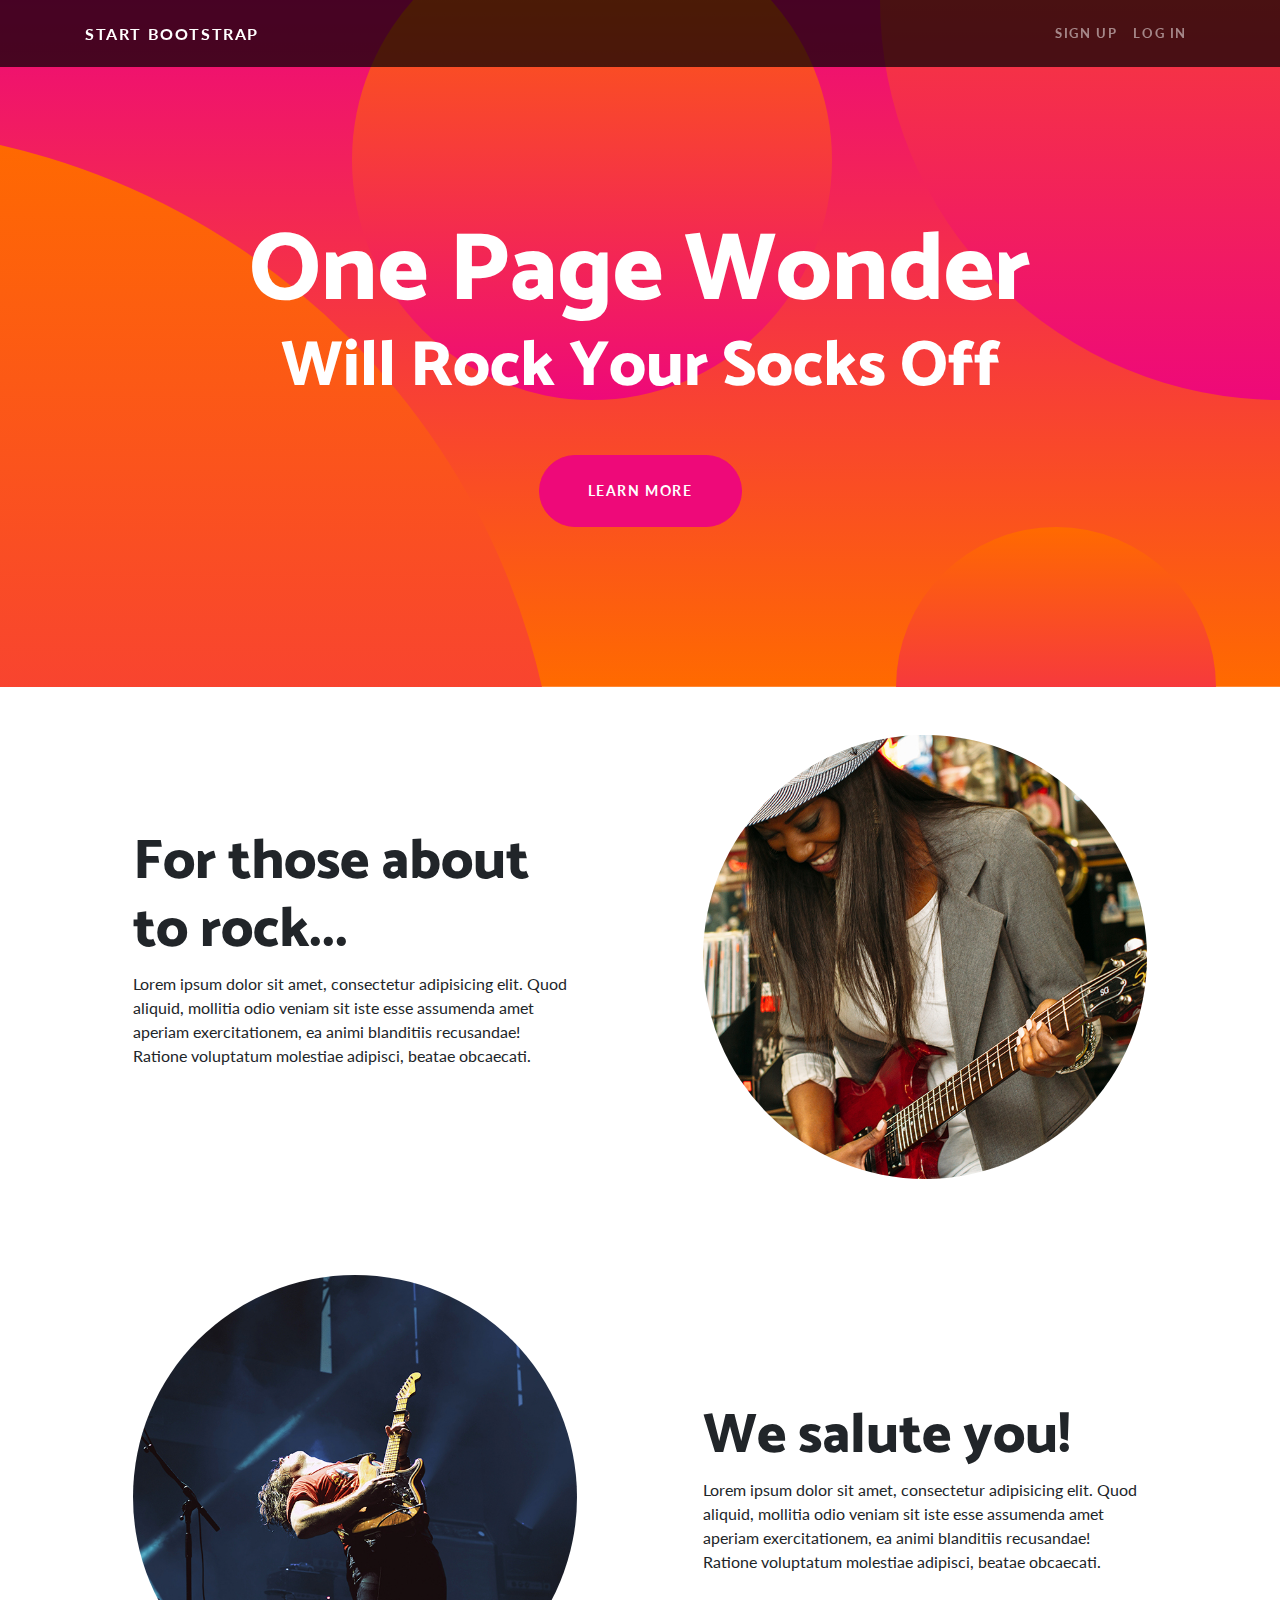
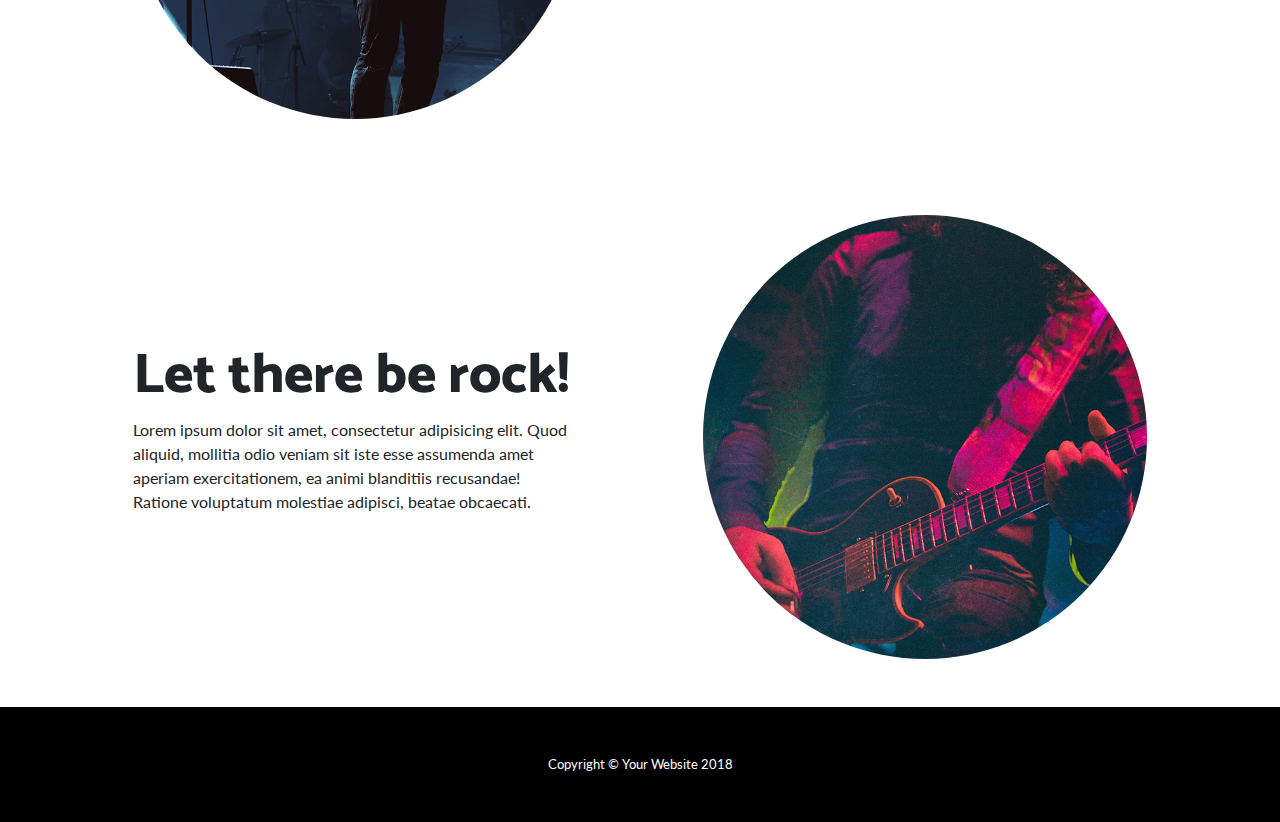
==== index.html @ 66ce71dd "Add files via upload" ====
<!DOCTYPE html>
<html lang="en">

  <head>

    <meta charset="utf-8">
    <meta name="viewport" content="width=device-width, initial-scale=1, shrink-to-fit=no">
    <meta name="description" content="">
    <meta name="author" content="">

    <title>One Page Wonder - Start Bootstrap Template</title>

    <!-- Bootstrap core CSS -->
    <link href="vendor/bootstrap/css/bootstrap.min.css" rel="stylesheet">

    <!-- Custom fonts for this template -->
    <link href="https://fonts.googleapis.com/css?family=Catamaran:100,200,300,400,500,600,700,800,900" rel="stylesheet">
    <link href="https://fonts.googleapis.com/css?family=Lato:100,100i,300,300i,400,400i,700,700i,900,900i" rel="stylesheet">

    <!-- Custom styles for this template -->
    <link href="css/one-page-wonder.min.css" rel="stylesheet">

  </head>

  <body>

    <!-- Navigation -->
    <nav class="navbar navbar-expand-lg navbar-dark navbar-custom fixed-top">
      <div class="container">
        <a class="navbar-brand" href="#">Start Bootstrap</a>
        <button class="navbar-toggler" type="button" data-toggle="collapse" data-target="#navbarResponsive" aria-controls="navbarResponsive" aria-expanded="false" aria-label="Toggle navigation">
          <span class="navbar-toggler-icon"></span>
        </button>
        <div class="collapse navbar-collapse" id="navbarResponsive">
          <ul class="navbar-nav ml-auto">
            <li class="nav-item">
              <a class="nav-link" href="#">Sign Up</a>
            </li>
            <li class="nav-item">
              <a class="nav-link" href="#">Log In</a>
            </li>
          </ul>
        </div>
      </div>
    </nav>

    <header class="masthead text-center text-white">
      <div class="masthead-content">
        <div class="container">
          <h1 class="masthead-heading mb-0">One Page Wonder</h1>
          <h2 class="masthead-subheading mb-0">Will Rock Your Socks Off</h2>
          <a href="#" class="btn btn-primary btn-xl rounded-pill mt-5">Learn More</a>
        </div>
      </div>
      <div class="bg-circle-1 bg-circle"></div>
      <div class="bg-circle-2 bg-circle"></div>
      <div class="bg-circle-3 bg-circle"></div>
      <div class="bg-circle-4 bg-circle"></div>
    </header>

    <section>
      <div class="container">
        <div class="row align-items-center">
          <div class="col-lg-6 order-lg-2">
            <div class="p-5">
              <img class="img-fluid rounded-circle" src="img/01.jpg" alt="">
            </div>
          </div>
          <div class="col-lg-6 order-lg-1">
            <div class="p-5">
              <h2 class="display-4">For those about to rock...</h2>
              <p>Lorem ipsum dolor sit amet, consectetur adipisicing elit. Quod aliquid, mollitia odio veniam sit iste esse assumenda amet aperiam exercitationem, ea animi blanditiis recusandae! Ratione voluptatum molestiae adipisci, beatae obcaecati.</p>
            </div>
          </div>
        </div>
      </div>
    </section>

    <section>
      <div class="container">
        <div class="row align-items-center">
          <div class="col-lg-6">
            <div class="p-5">
              <img class="img-fluid rounded-circle" src="img/02.jpg" alt="">
            </div>
          </div>
          <div class="col-lg-6">
            <div class="p-5">
              <h2 class="display-4">We salute you!</h2>
              <p>Lorem ipsum dolor sit amet, consectetur adipisicing elit. Quod aliquid, mollitia odio veniam sit iste esse assumenda amet aperiam exercitationem, ea animi blanditiis recusandae! Ratione voluptatum molestiae adipisci, beatae obcaecati.</p>
            </div>
          </div>
        </div>
      </div>
    </section>

    <section>
      <div class="container">
        <div class="row align-items-center">
          <div class="col-lg-6 order-lg-2">
            <div class="p-5">
              <img class="img-fluid rounded-circle" src="img/03.jpg" alt="">
            </div>
          </div>
          <div class="col-lg-6 order-lg-1">
            <div class="p-5">
              <h2 class="display-4">Let there be rock!</h2>
              <p>Lorem ipsum dolor sit amet, consectetur adipisicing elit. Quod aliquid, mollitia odio veniam sit iste esse assumenda amet aperiam exercitationem, ea animi blanditiis recusandae! Ratione voluptatum molestiae adipisci, beatae obcaecati.</p>
            </div>
          </div>
        </div>
      </div>
    </section>

    <!-- Footer -->
    <footer class="py-5 bg-black">
      <div class="container">
        <p class="m-0 text-center text-white small">Copyright &copy; Your Website 2018</p>
      </div>
      <!-- /.container -->
    </footer>

    <!-- Bootstrap core JavaScript -->
    <script src="vendor/jquery/jquery.min.js"></script>
    <script src="vendor/bootstrap/js/bootstrap.bundle.min.js"></script>

  </body>

</html>
---- css/one-page-wonder.min.css ----
/*!
 * Start Bootstrap - One Page Wonder v5.0.1 (https://startbootstrap.com/template-overviews/one-page-wonder)
 * Copyright 2013-2018 Start Bootstrap
 * Licensed under MIT (https://github.com/BlackrockDigital/startbootstrap-one-page-wonder/blob/master/LICENSE)
 */body{font-family:Lato}h1,h2,h3,h4,h5,h6{font-family:Catamaran;font-weight:800!important}.btn-xl{text-transform:uppercase;padding:1.5rem 3rem;font-size:.9rem;font-weight:700;letter-spacing:.1rem}.bg-black{background-color:#000!important}.rounded-pill{border-radius:5rem}.navbar-custom{padding-top:1rem;padding-bottom:1rem;background-color:rgba(0,0,0,.7)}.navbar-custom .navbar-brand{text-transform:uppercase;font-size:1rem;letter-spacing:.1rem;font-weight:700}.navbar-custom .navbar-nav .nav-item .nav-link{text-transform:uppercase;font-size:.8rem;font-weight:700;letter-spacing:.1rem}header.masthead{position:relative;overflow:hidden;padding-top:calc(7rem + 72px);padding-bottom:7rem;background:-webkit-gradient(linear,left bottom,left top,from(#ff6a00),to(#ee0979));background:linear-gradient(0deg,#ff6a00 0,#ee0979 100%);background-repeat:no-repeat;background-position:center center;background-attachment:scroll;background-size:cover}header.masthead .masthead-content{z-index:1;position:relative}header.masthead .masthead-content .masthead-heading{font-size:4rem}header.masthead .masthead-content .masthead-subheading{font-size:2rem}header.masthead .bg-circle{z-index:0;position:absolute;border-radius:100%;background:-webkit-gradient(linear,left bottom,left top,from(#ee0979),to(#ff6a00));background:linear-gradient(0deg,#ee0979 0,#ff6a00 100%)}header.masthead .bg-circle-1{height:90rem;width:90rem;bottom:-55rem;left:-55rem}header.masthead .bg-circle-2{height:50rem;width:50rem;top:-25rem;right:-25rem}header.masthead .bg-circle-3{height:20rem;width:20rem;bottom:-10rem;right:5%}header.masthead .bg-circle-4{height:30rem;width:30rem;top:-5rem;right:35%}@media (min-width:992px){header.masthead{padding-top:calc(10rem + 55px);padding-bottom:10rem}header.masthead .masthead-content .masthead-heading{font-size:6rem}header.masthead .masthead-content .masthead-subheading{font-size:4rem}}.bg-primary{background-color:#ee0979!important}.btn-primary{background-color:#ee0979;border-color:#ee0979}.btn-primary:active,.btn-primary:focus,.btn-primary:hover{background-color:#bd0760!important;border-color:#bd0760!important}.btn-primary:focus{-webkit-box-shadow:0 0 0 .2rem rgba(238,9,121,.5);box-shadow:0 0 0 .2rem rgba(238,9,121,.5)}.btn-secondary{background-color:#ff6a00;border-color:#ff6a00}.btn-secondary:active,.btn-secondary:focus,.btn-secondary:hover{background-color:#c50!important;border-color:#c50!important}.btn-secondary:focus{-webkit-box-shadow:0 0 0 .2rem rgba(255,106,0,.5);box-shadow:0 0 0 .2rem rgba(255,106,0,.5)}
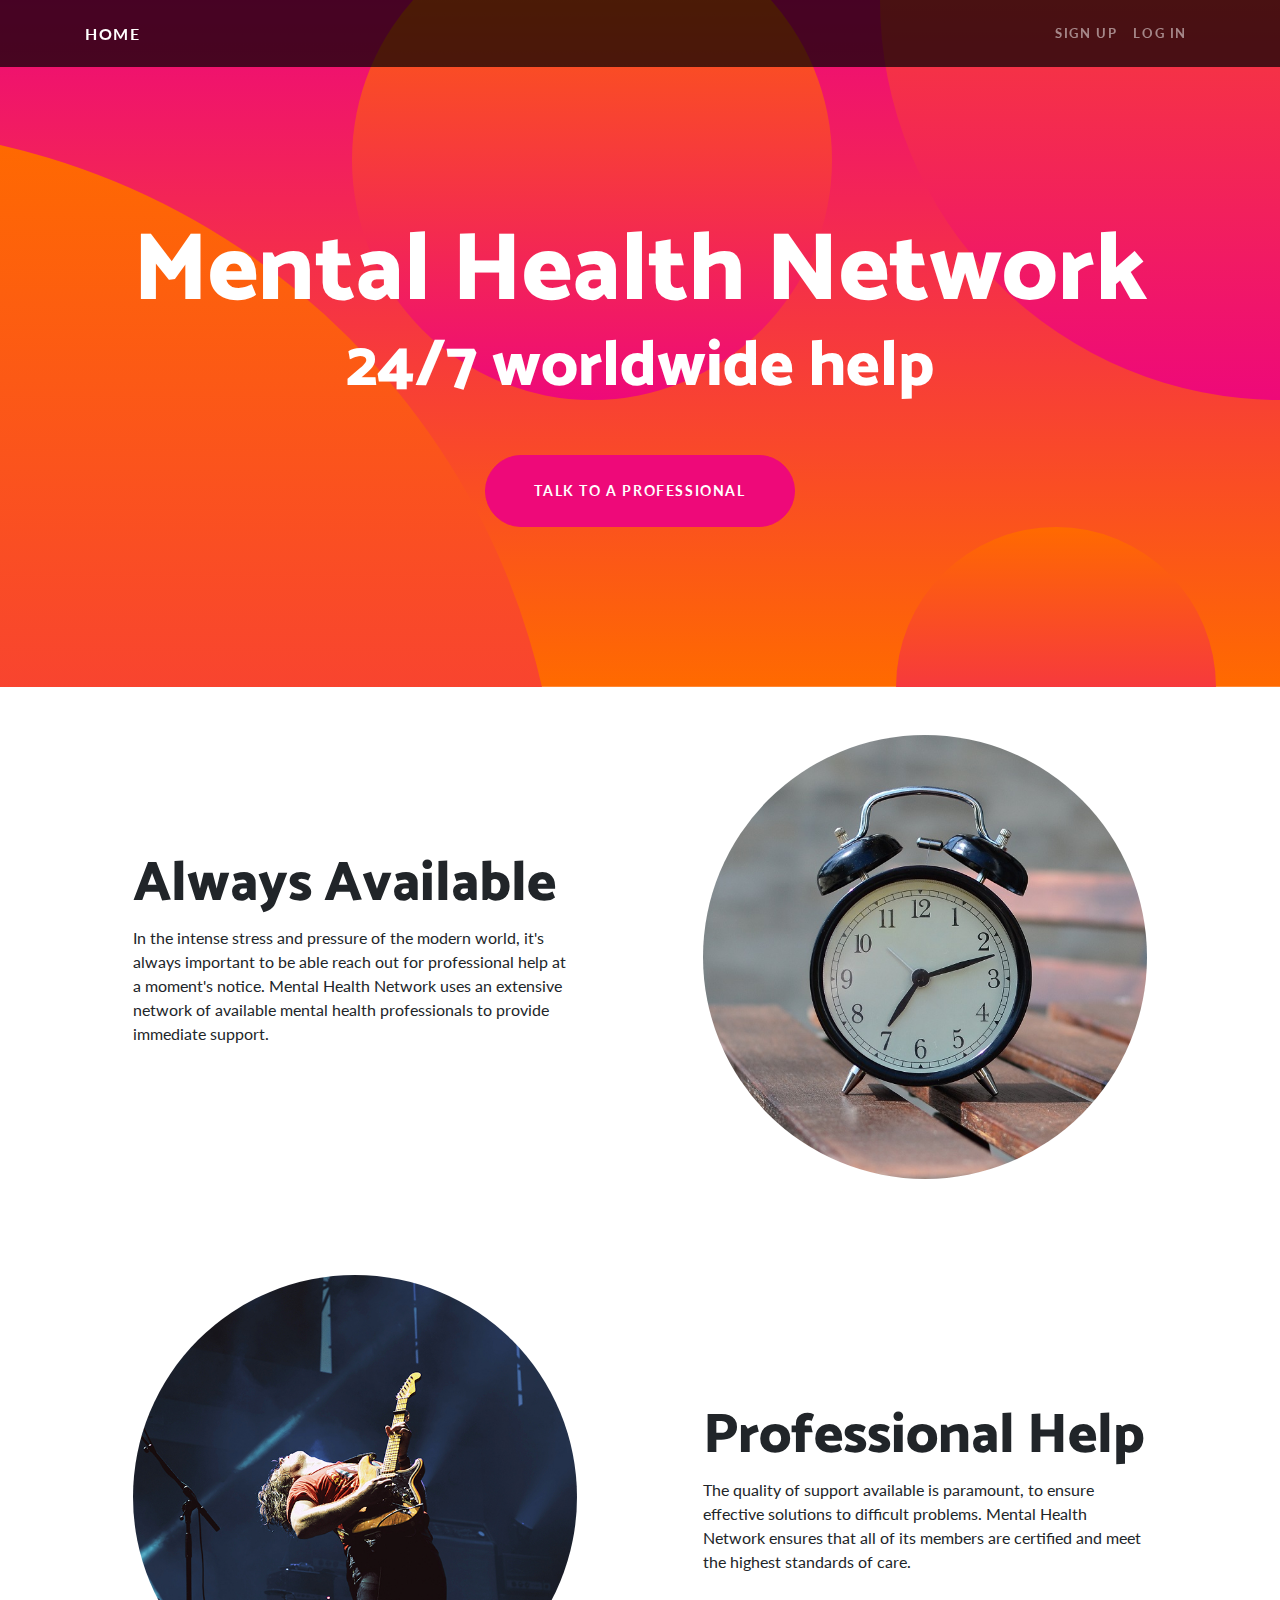
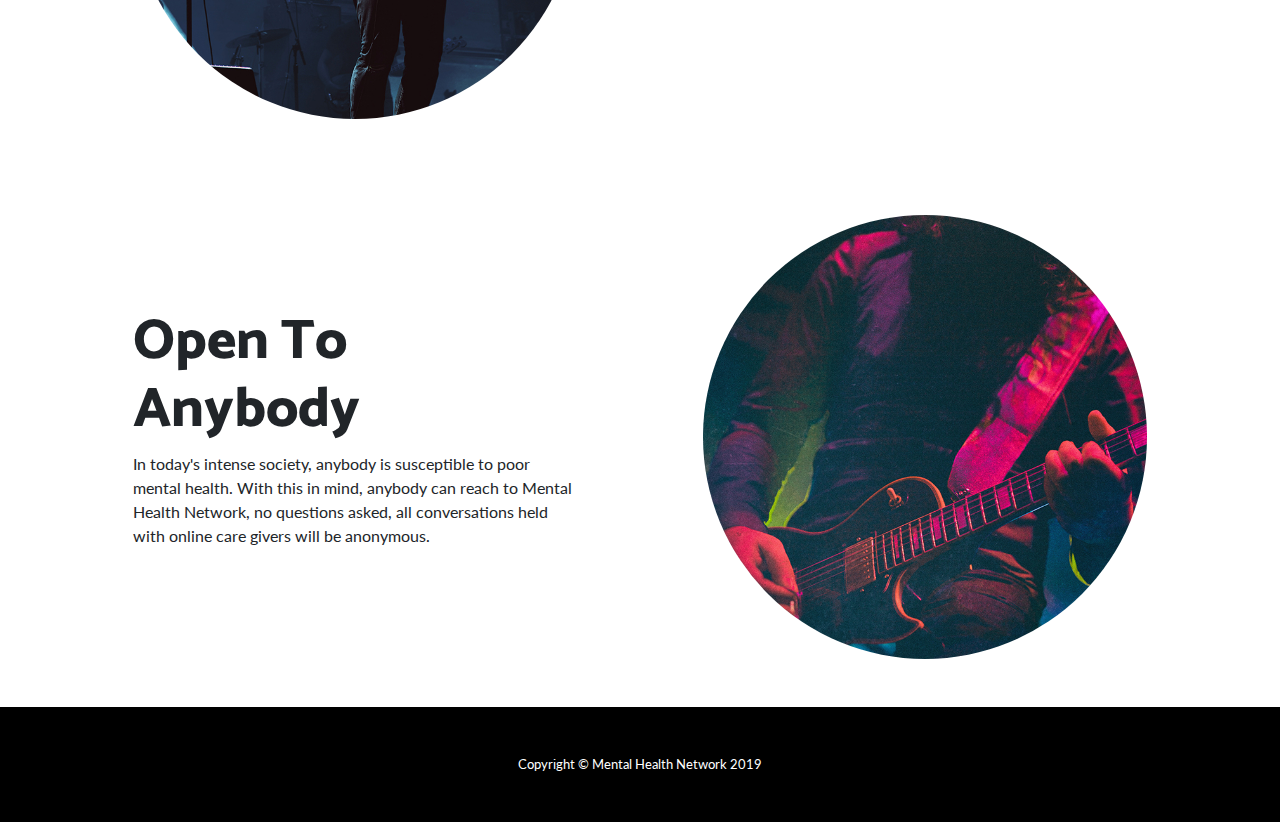
==== commit a3154a09: "Update index.html" ====
--- a/index.html
+++ b/index.html
@@ -8,17 +8,18 @@
     <meta name="description" content="">
     <meta name="author" content="">
 
-    <title>One Page Wonder - Start Bootstrap Template</title>
+    <title>Mental Health Network</title>
+    <link rel="shortcut icon" type="image/x-icon" href="favicon.ico" >
 
     <!-- Bootstrap core CSS -->
-    <link href="vendor/bootstrap/css/bootstrap.min.css" rel="stylesheet">
+    <link href="vendor/bootstrap/css/bootstrap.css" rel="stylesheet">
 
     <!-- Custom fonts for this template -->
     <link href="https://fonts.googleapis.com/css?family=Catamaran:100,200,300,400,500,600,700,800,900" rel="stylesheet">
     <link href="https://fonts.googleapis.com/css?family=Lato:100,100i,300,300i,400,400i,700,700i,900,900i" rel="stylesheet">
 
     <!-- Custom styles for this template -->
-    <link href="css/one-page-wonder.min.css" rel="stylesheet">
+    <link href="css/one-page-wonder.css" rel="stylesheet">
 
   </head>
 
@@ -27,17 +28,18 @@
     <!-- Navigation -->
     <nav class="navbar navbar-expand-lg navbar-dark navbar-custom fixed-top">
       <div class="container">
-        <a class="navbar-brand" href="#">Start Bootstrap</a>
+        <img src="img/transparent-logo.png", alt="", class="logo-img">
+        <a class="navbar-brand" href="#">HOME</a>
         <button class="navbar-toggler" type="button" data-toggle="collapse" data-target="#navbarResponsive" aria-controls="navbarResponsive" aria-expanded="false" aria-label="Toggle navigation">
           <span class="navbar-toggler-icon"></span>
         </button>
         <div class="collapse navbar-collapse" id="navbarResponsive">
           <ul class="navbar-nav ml-auto">
             <li class="nav-item">
-              <a class="nav-link" href="#">Sign Up</a>
+              <a class="nav-link" href="./signup.html">Sign Up</a>
             </li>
             <li class="nav-item">
-              <a class="nav-link" href="#">Log In</a>
+              <a class="nav-link" href="./login.html">Log In</a>
             </li>
           </ul>
         </div>
@@ -47,9 +49,9 @@
     <header class="masthead text-center text-white">
       <div class="masthead-content">
         <div class="container">
-          <h1 class="masthead-heading mb-0">One Page Wonder</h1>
-          <h2 class="masthead-subheading mb-0">Will Rock Your Socks Off</h2>
-          <a href="#" class="btn btn-primary btn-xl rounded-pill mt-5">Learn More</a>
+          <h1 class="masthead-heading mb-0">Mental Health Network</h1>
+          <h2 class="masthead-subheading mb-0">24/7 worldwide help </h2>
+          <a href="#" class="btn btn-primary btn-xl rounded-pill mt-5">Talk to a Professional</a>
         </div>
       </div>
       <div class="bg-circle-1 bg-circle"></div>
@@ -68,8 +70,9 @@
           </div>
           <div class="col-lg-6 order-lg-1">
             <div class="p-5">
-              <h2 class="display-4">For those about to rock...</h2>
-              <p>Lorem ipsum dolor sit amet, consectetur adipisicing elit. Quod aliquid, mollitia odio veniam sit iste esse assumenda amet aperiam exercitationem, ea animi blanditiis recusandae! Ratione voluptatum molestiae adipisci, beatae obcaecati.</p>
+              <h2 class="display-4">Always Available</h2>
+              <p>In the intense stress and pressure of the modern world, it's always important to be able reach out for professional help at a 
+              moment's notice. Mental Health Network uses an extensive network of available mental health professionals to provide immediate support.</p>
             </div>
           </div>
         </div>
@@ -86,8 +89,8 @@
           </div>
           <div class="col-lg-6">
             <div class="p-5">
-              <h2 class="display-4">We salute you!</h2>
-              <p>Lorem ipsum dolor sit amet, consectetur adipisicing elit. Quod aliquid, mollitia odio veniam sit iste esse assumenda amet aperiam exercitationem, ea animi blanditiis recusandae! Ratione voluptatum molestiae adipisci, beatae obcaecati.</p>
+              <h2 class="display-4">Professional Help</h2>
+              <p>The quality of support available is paramount, to ensure effective solutions to difficult problems. Mental Health Network ensures that all of its members are certified and meet the highest standards of care. </p>
             </div>
           </div>
         </div>
@@ -104,8 +107,8 @@
           </div>
           <div class="col-lg-6 order-lg-1">
             <div class="p-5">
-              <h2 class="display-4">Let there be rock!</h2>
-              <p>Lorem ipsum dolor sit amet, consectetur adipisicing elit. Quod aliquid, mollitia odio veniam sit iste esse assumenda amet aperiam exercitationem, ea animi blanditiis recusandae! Ratione voluptatum molestiae adipisci, beatae obcaecati.</p>
+              <h2 class="display-4">Open To Anybody</h2>
+              <p>In today's intense society, anybody is susceptible to poor mental health. With this in mind, anybody can reach to Mental Health Network, no questions asked, all conversations held with online care givers will be anonymous.</p>
             </div>
           </div>
         </div>
@@ -115,7 +118,7 @@
     <!-- Footer -->
     <footer class="py-5 bg-black">
       <div class="container">
-        <p class="m-0 text-center text-white small">Copyright &copy; Your Website 2018</p>
+        <p class="m-0 text-center text-white small">Copyright &copy; Mental Health Network 2019</p>
       </div>
       <!-- /.container -->
     </footer>
@@ -124,6 +127,21 @@
     <script src="vendor/jquery/jquery.min.js"></script>
     <script src="vendor/bootstrap/js/bootstrap.bundle.min.js"></script>
 
+    <!-- Start of LiveChat (www.livechatinc.com) code -->
+    <script type="text/javascript">
+    window.__lc = window.__lc || {};
+    window.__lc.license = 10501212;
+    (function() {
+      var lc = document.createElement('script'); lc.type = 'text/javascript'; lc.async = true;
+      lc.src = ('https:' == document.location.protocol ? 'https://' : 'http://') + 'cdn.livechatinc.com/tracking.js';
+      var s = document.getElementsByTagName('script')[0]; s.parentNode.insertBefore(lc, s);
+    })();
+    </script>
+    <noscript>
+    <a href="https://www.livechatinc.com/chat-with/10501212/" rel="nofollow">Chat with us</a>,
+    powered by <a href="https://www.livechatinc.com/?welcome" rel="noopener nofollow" target="_blank">LiveChat</a>
+    </noscript>
+    <!-- End of LiveChat code -->
   </body>
 
 </html>
--- a/css/one-page-wonder.css
+++ b/css/one-page-wonder.css
@@ -0,0 +1,164 @@
+/*!
+ * Start Bootstrap - One Page Wonder v5.0.1 (https://startbootstrap.com/template-overviews/one-page-wonder)
+ * Copyright 2013-2018 Start Bootstrap
+ * Licensed under MIT (https://github.com/BlackrockDigital/startbootstrap-one-page-wonder/blob/master/LICENSE)
+ */
+
+body {
+  font-family: 'Lato';
+}
+
+h1,
+h2,
+h3,
+h4,
+h5,
+h6 {
+  font-family: 'Catamaran';
+  font-weight: 800 !important;
+}
+
+.btn-xl {
+  text-transform: uppercase;
+  padding: 1.5rem 3rem;
+  font-size: 0.9rem;
+  font-weight: 700;
+  letter-spacing: 0.1rem;
+}
+
+.bg-black {
+  background-color: #000 !important;
+}
+
+.rounded-pill {
+  border-radius: 5rem;
+}
+
+.navbar-custom {
+  padding-top: 1rem;
+  padding-bottom: 1rem;
+  background-color: rgba(0, 0, 0, 0.7);
+}
+
+.navbar-custom .navbar-brand {
+  text-transform: uppercase;
+  font-size: 1rem;
+  letter-spacing: 0.1rem;
+  font-weight: 700;
+}
+
+.navbar-custom .navbar-nav .nav-item .nav-link {
+  text-transform: uppercase;
+  font-size: 0.8rem;
+  font-weight: 700;
+  letter-spacing: 0.1rem;
+}
+
+header.masthead {
+  position: relative;
+  overflow: hidden;
+  padding-top: calc(7rem + 72px);
+  padding-bottom: 7rem;
+  background: -webkit-gradient(linear, left bottom, left top, from(#ff6a00), to(#ee0979));
+  background: linear-gradient(0deg, #ff6a00 0%, #ee0979 100%);
+  background-repeat: no-repeat;
+  background-position: center center;
+  background-attachment: scroll;
+  background-size: cover;
+}
+
+header.masthead .masthead-content {
+  z-index: 1;
+  position: relative;
+}
+
+header.masthead .masthead-content .masthead-heading {
+  font-size: 4rem;
+}
+
+header.masthead .masthead-content .masthead-subheading {
+  font-size: 2rem;
+}
+
+header.masthead .bg-circle {
+  z-index: 0;
+  position: absolute;
+  border-radius: 100%;
+  background: -webkit-gradient(linear, left bottom, left top, from(#ee0979), to(#ff6a00));
+  background: linear-gradient(0deg, #ee0979 0%, #ff6a00 100%);
+}
+
+header.masthead .bg-circle-1 {
+  height: 90rem;
+  width: 90rem;
+  bottom: -55rem;
+  left: -55rem;
+}
+
+header.masthead .bg-circle-2 {
+  height: 50rem;
+  width: 50rem;
+  top: -25rem;
+  right: -25rem;
+}
+
+header.masthead .bg-circle-3 {
+  height: 20rem;
+  width: 20rem;
+  bottom: -10rem;
+  right: 5%;
+}
+
+header.masthead .bg-circle-4 {
+  height: 30rem;
+  width: 30rem;
+  top: -5rem;
+  right: 35%;
+}
+
+@media (min-width: 992px) {
+  header.masthead {
+    padding-top: calc(10rem + 55px);
+    padding-bottom: 10rem;
+  }
+  header.masthead .masthead-content .masthead-heading {
+    font-size: 6rem;
+  }
+  header.masthead .masthead-content .masthead-subheading {
+    font-size: 4rem;
+  }
+}
+
+.bg-primary {
+  background-color: #ee0979 !important;
+}
+
+.btn-primary {
+  background-color: #ee0979;
+  border-color: #ee0979;
+}
+
+.btn-primary:active, .btn-primary:focus, .btn-primary:hover {
+  background-color: #bd0760 !important;
+  border-color: #bd0760 !important;
+}
+
+.btn-primary:focus {
+  -webkit-box-shadow: 0 0 0 0.2rem rgba(238, 9, 121, 0.5);
+  box-shadow: 0 0 0 0.2rem rgba(238, 9, 121, 0.5);
+}
+
+.btn-secondary {
+  background-color: #ff6a00;
+  border-color: #ff6a00;
+}
+
+.btn-secondary:active, .btn-secondary:focus, .btn-secondary:hover {
+  background-color: #cc5500 !important;
+  border-color: #cc5500 !important;
+}
+
+.btn-secondary:focus {
+  -webkit-box-shadow: 0 0 0 0.2rem rgba(255, 106, 0, 0.5);
+  box-shadow: 0 0 0 0.2rem rgba(255, 106, 0, 0.5);
+}
